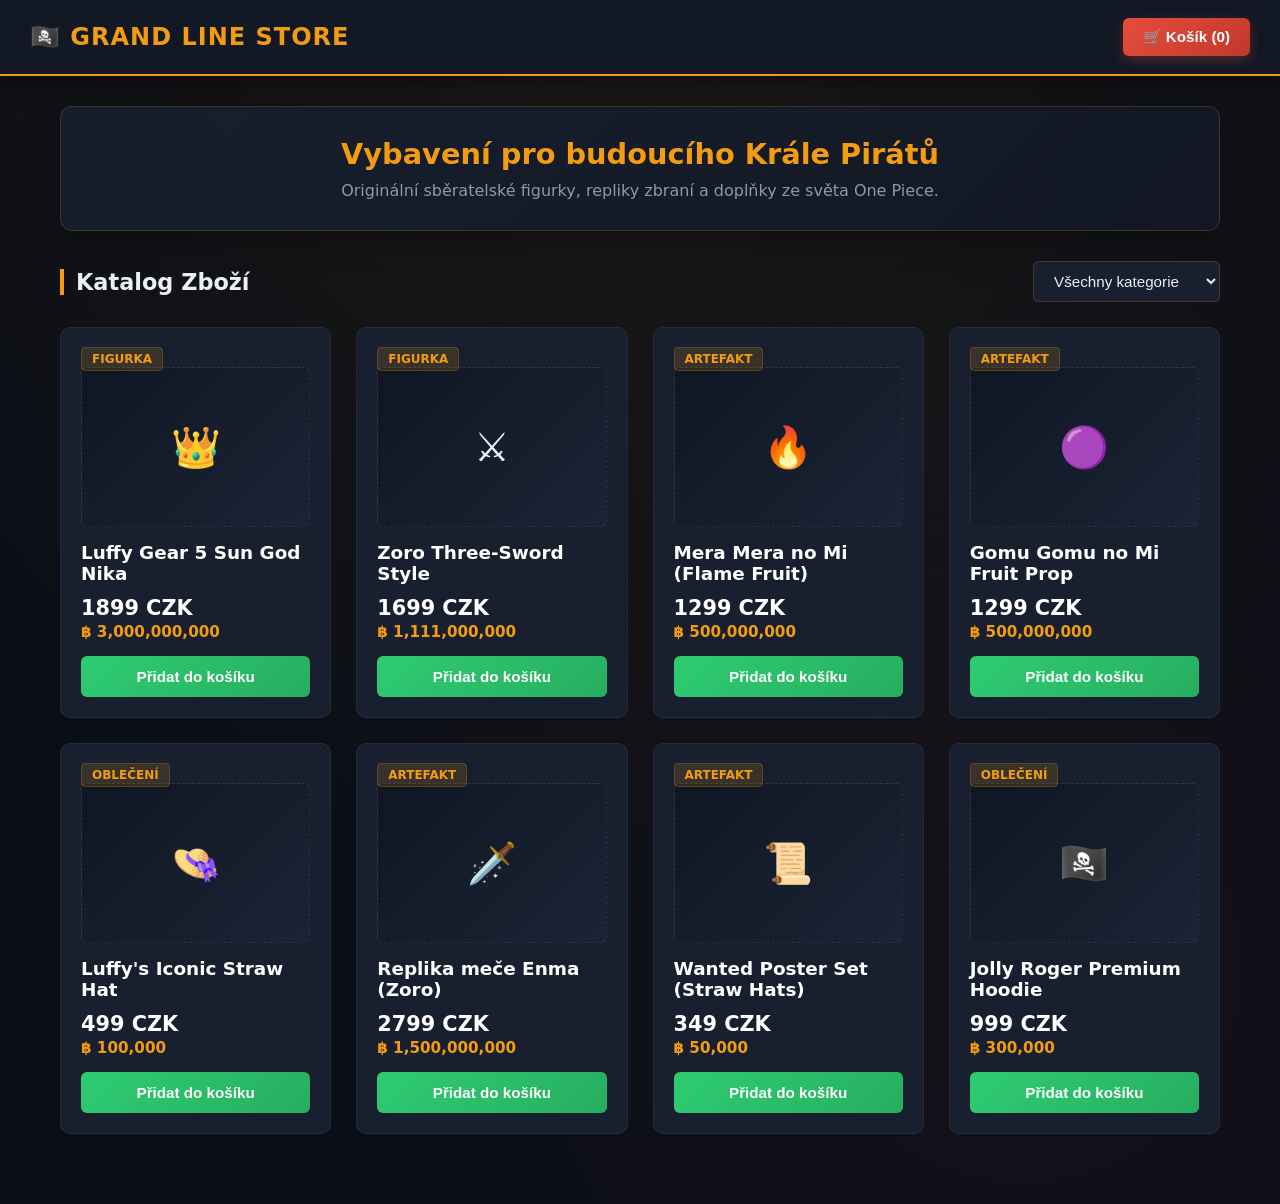
==== Roman_Shtefan/index.html @ b0a7f901 "Add files via upload" ====
<!DOCTYPE html>
<html lang="cs">
<head>
  <meta charset="UTF-8">
  <meta name="viewport" content="width=device-width, initial-scale=1.0">
  <title>Grand Line Emporium | One Piece Store</title>
  <style>
    :root {
      --bg-dark: #0a0e17;
      --bg-header: #121824;
      --bg-card: #182030;
      --bg-card-hover: #1f293d;
      --accent-gold: #f39c12;
      --accent-red: #e74c3c;
      --accent-green: #2ecc71;
      --text-light: #ecf0f1;
      --text-dim: #8a9ba8;
      --border-color: rgba(243, 156, 18, 0.2);
    }

    * { box-sizing: border-box; margin: 0; padding: 0; }

    body {
      font-family: 'Segoe UI', system-ui, -apple-system, sans-serif;
      background-color: var(--bg-dark);
      background-image: 
        radial-gradient(circle at 50% 0%, rgba(243, 156, 18, 0.08) 0%, transparent 70%),
        radial-gradient(circle at 80% 80%, rgba(231, 76, 60, 0.05) 0%, transparent 50%);
      color: var(--text-light);
      min-height: 100vh;
      padding-bottom: 40px;
    }

    /* Шапка сайта */
    header {
      background-color: var(--bg-header);
      border-bottom: 2px solid var(--accent-gold);
      padding: 18px 30px;
      display: flex;
      justify-content: space-between;
      align-items: center;
      box-shadow: 0 4px 20px rgba(0, 0, 0, 0.5);
      position: sticky;
      top: 0;
      z-index: 100;
    }

    .logo {
      font-size: 1.5rem;
      font-weight: 700;
      color: var(--accent-gold);
      letter-spacing: 1px;
      text-transform: uppercase;
    }

    .cart-btn {
      background: linear-gradient(135deg, var(--accent-red), #c0392b);
      color: white;
      border: none;
      padding: 10px 20px;
      font-weight: 600;
      font-size: 0.95rem;
      border-radius: 6px;
      cursor: pointer;
      transition: transform 0.2s, box-shadow 0.2s;
      box-shadow: 0 4px 12px rgba(231, 76, 60, 0.3);
    }

    .cart-btn:hover {
      transform: translateY(-2px);
      box-shadow: 0 6px 16px rgba(231, 76, 60, 0.5);
    }

    /* Основной контент */
    main {
      max-width: 1200px;
      margin: 30px auto;
      padding: 0 20px;
    }

    .hero-banner {
      background: linear-gradient(135deg, rgba(24, 32, 48, 0.9), rgba(18, 24, 36, 0.9));
      border: 1px solid var(--border-color);
      border-radius: 12px;
      padding: 30px;
      text-align: center;
      margin-bottom: 30px;
      box-shadow: 0 8px 32px rgba(0,0,0,0.3);
    }

    .hero-banner h2 {
      color: var(--accent-gold);
      font-size: 1.8rem;
      margin-bottom: 10px;
    }

    .hero-banner p {
      color: var(--text-dim);
      font-size: 1rem;
    }

    /* Фильтр и Заголовок */
    .controls {
      display: flex;
      justify-content: space-between;
      align-items: center;
      margin-bottom: 25px;
      flex-wrap: wrap;
      gap: 15px;
    }

    .controls h3 {
      font-size: 1.4rem;
      border-left: 4px solid var(--accent-gold);
      padding-left: 12px;
    }

    select {
      background-color: var(--bg-card);
      color: var(--text-light);
      border: 1px solid var(--border-color);
      padding: 10px 16px;
      border-radius: 6px;
      font-size: 0.95rem;
      outline: none;
      cursor: pointer;
      transition: border-color 0.2s;
    }

    select:focus {
      border-color: var(--accent-gold);
    }

    /* Сетка товаров */
    .grid {
      display: grid;
      grid-template-columns: repeat(auto-fill, minmax(260px, 1fr));
      gap: 25px;
    }

    /* Карточка товара */
    .card {
      background-color: var(--bg-card);
      border: 1px solid rgba(255, 255, 255, 0.05);
      border-radius: 10px;
      padding: 20px;
      display: flex;
      flex-direction: column;
      justify-content: space-between;
      transition: transform 0.25s, border-color 0.25s, box-shadow 0.25s;
    }

    .card:hover {
      transform: translateY(-6px);
      border-color: var(--accent-gold);
      box-shadow: 0 10px 25px rgba(0, 0, 0, 0.5), 0 0 15px rgba(243, 156, 18, 0.15);
      background-color: var(--bg-card-hover);
    }

    .badge {
      align-self: flex-start;
      background: rgba(243, 156, 18, 0.15);
      color: var(--accent-gold);
      border: 1px solid var(--border-color);
      font-size: 0.75rem;
      font-weight: 600;
      padding: 4px 10px;
      border-radius: 4px;
      margin-bottom: 12px;
      text-transform: uppercase;
    }

    .card-placeholder {
      height: 160px;
      background: linear-gradient(135deg, #101622, #1b2436);
      border-radius: 6px;
      display: flex;
      align-items: center;
      justify-content: center;
      font-size: 2.5rem;
      margin-bottom: 15px;
      border: 1px dashed rgba(255, 255, 255, 0.1);
    }

    .card h4 {
      font-size: 1.15rem;
      margin-bottom: 12px;
      color: #fff;
    }

    .prices {
      margin-bottom: 15px;
    }

    .price-czk {
      font-size: 1.3rem;
      font-weight: 700;
      color: #fff;
    }

    .price-belly {
      color: var(--accent-gold);
      font-weight: 600;
      font-size: 0.95rem;
      margin-top: 3px;
    }

    .buy-btn {
      background: linear-gradient(135deg, var(--accent-green), #27ae60);
      color: white;
      border: none;
      padding: 12px;
      border-radius: 6px;
      cursor: pointer;
      font-weight: 700;
      font-size: 0.95rem;
      width: 100%;
      transition: background 0.2s, transform 0.1s;
    }

    .buy-btn:hover {
      background: linear-gradient(135deg, #2ecc71, #219653);
      transform: scale(1.02);
    }

    /* Модальное окно корзины */
    .modal {
      display: none;
      position: fixed;
      top: 0; left: 0; width: 100%; height: 100%;
      background: rgba(0, 0, 0, 0.75);
      backdrop-filter: blur(4px);
      justify-content: center;
      align-items: center;
      z-index: 200;
    }

    .modal.active { display: flex; }

    .modal-content {
      background-color: var(--bg-card);
      border: 1px solid var(--accent-gold);
      border-radius: 12px;
      padding: 25px;
      width: 90%;
      max-width: 400px;
      box-shadow: 0 15px 40px rgba(0, 0, 0, 0.8);
    }

    .modal-content h3 {
      color: var(--accent-gold);
      border-bottom: 1px solid var(--border-color);
      padding-bottom: 12px;
      margin-bottom: 15px;
    }

    .cart-items-box {
      min-height: 80px;
      max-height: 200px;
      overflow-y: auto;
      margin-bottom: 15px;
    }

    .cart-item-line {
      display: flex;
      justify-content: space-between;
      padding: 8px 0;
      border-bottom: 1px solid rgba(255, 255, 255, 0.05);
      font-size: 0.95rem;
    }

    .total-box {
      font-size: 1.2rem;
      font-weight: 700;
      display: flex;
      justify-content: space-between;
      margin-bottom: 20px;
      color: #fff;
    }

    .close-btn {
      background: transparent;
      color: var(--text-dim);
      border: 1px solid var(--text-dim);
      padding: 10px;
      border-radius: 6px;
      cursor: pointer;
      width: 100%;
      margin-top: 8px;
      font-weight: 600;
    }

    .close-btn:hover {
      color: #fff;
      border-color: #fff;
    }
  </style>
</head>
<body>

  <header>
    <div class="logo">🏴‍☠️ Grand Line Store</div>
    <button class="cart-btn" onclick="toggleCart(true)">
      🛒 Košík (<span id="cartCount">0</span>)
    </button>
  </header>

  <main>
    <div class="hero-banner">
      <h2>Vybavení pro budoucího Krále Pirátů</h2>
      <p>Originální sběratelské figurky, repliky zbraní a doplňky ze světa One Piece.</p>
    </div>

    <div class="controls">
      <h3>Katalog Zboží</h3>
      <select id="categorySelect" onchange="filterProducts()">
        <option value="all">Všechny kategorie</option>
        <option value="figure">Figurky (Figures)</option>
        <option value="item">Artefakty a Repliky</option>
        <option value="apparel">Oblečení a Doplňky</option>
      </select>
    </div>

    <div id="products" class="grid"></div>
  </main>

  <!-- Модальное окно -->
  <div id="cartModal" class="modal">
    <div class="modal-content">
      <h3>Nákupní Košík</h3>
      <div id="cartItemsText" class="cart-items-box">
        <p style="color: var(--text-dim);">Košík je prázdný.</p>
      </div>
      <div class="total-box">
        <span>Celkem:</span>
        <span id="cartTotal" style="color: var(--accent-gold);">0 CZK</span>
      </div>
      <button class="buy-btn" onclick="checkout()">Dokončit objednávku</button>
      <button class="close-btn" onclick="toggleCart(false)">Zavřít</button>
    </div>
  </div>

  <script>
    const products = [
      { id: 1, category: "figure", icon: "👑", name: "Luffy Gear 5 Sun God Nika", price_czk: 1899, belly: 3000000000 },
      { id: 2, category: "figure", icon: "⚔️", name: "Zoro Three-Sword Style", price_czk: 1699, belly: 1111000000 },
      { id: 3, category: "item", icon: "🔥", name: "Mera Mera no Mi (Flame Fruit)", price_czk: 1299, belly: 500000000 },
      { id: 4, category: "item", icon: "🟣", name: "Gomu Gomu no Mi Fruit Prop", price_czk: 1299, belly: 500000000 },
      { id: 5, category: "apparel", icon: "👒", name: "Luffy's Iconic Straw Hat", price_czk: 499, belly: 100000 },
      { id: 6, category: "item", icon: "🗡️", name: "Replika meče Enma (Zoro)", price_czk: 2799, belly: 1500000000 },
      { id: 7, category: "item", icon: "📜", name: "Wanted Poster Set (Straw Hats)", price_czk: 349, belly: 50000 },
      { id: 8, category: "apparel", icon: "🏴‍☠️", name: "Jolly Roger Premium Hoodie", price_czk: 999, belly: 300000 }
    ];

    let cart = [];

    function renderProducts(items) {
      const container = document.getElementById('products');
      container.innerHTML = items.map(p => `
        <div class="card">
          <div>
            <span class="badge">${getCategoryName(p.category)}</span>
            <div class="card-placeholder">${p.icon}</div>
            <h4>${p.name}</h4>
          </div>
          <div>
            <div class="prices">
              <div class="price-czk">${p.price_czk} CZK</div>
              <div class="price-belly">฿ ${p.belly.toLocaleString()}</div>
            </div>
            <button class="buy-btn" onclick="addToCart(${p.id})">Přidat do košíku</button>
          </div>
        </div>
      `).join('');
    }

    function getCategoryName(cat) {
      if (cat === 'figure') return 'Figurka';
      if (cat === 'item') return 'Artefakt';
      return 'Oblečení';
    }

    function filterProducts() {
      const selected = document.getElementById('categorySelect').value;
      if (selected === 'all') {
        renderProducts(products);
      } else {
        renderProducts(products.filter(p => p.category === selected));
      }
    }

    function addToCart(id) {
      const prod = products.find(p => p.id === id);
      const exist = cart.find(item => item.id === id);
      if (exist) {
        exist.quantity++;
      } else {
        cart.push({ ...prod, quantity: 1 });
      }
      updateCart();
    }

    function updateCart() {
      const count = cart.reduce((sum, i) => sum + i.quantity, 0);
      document.getElementById('cartCount').innerText = count;

      const textEl = document.getElementById('cartItemsText');
      const totalEl = document.getElementById('cartTotal');

      if (cart.length === 0) {
        textEl.innerHTML = `<p style="color: var(--text-dim);">Košík je prázdný.</p>`;
        totalEl.innerText = "0 CZK";
        return;
      }

      let total = 0;
      textEl.innerHTML = cart.map(i => {
        total += i.price_czk * i.quantity;
        return `
          <div class="cart-item-line">
            <span>${i.name} (x${i.quantity})</span>
            <strong>${i.price_czk * i.quantity} CZK</strong>
          </div>
        `;
      }).join('');
      totalEl.innerText = `${total} CZK`;
    }

    function toggleCart(open) {
      const modal = document.getElementById('cartModal');
      if (open) modal.classList.add('active');
      else modal.classList.remove('active');
    }

    function checkout() {
      if (cart.length === 0) {
        alert("Košík je prázdný!");
        return;
      }
      alert("Děkujeme za objednávku! Objednávka byla úspěšně přijata.");
      cart = [];
      updateCart();
      toggleCart(false);
    }

    renderProducts(products);
  </script>
</body>
</html>
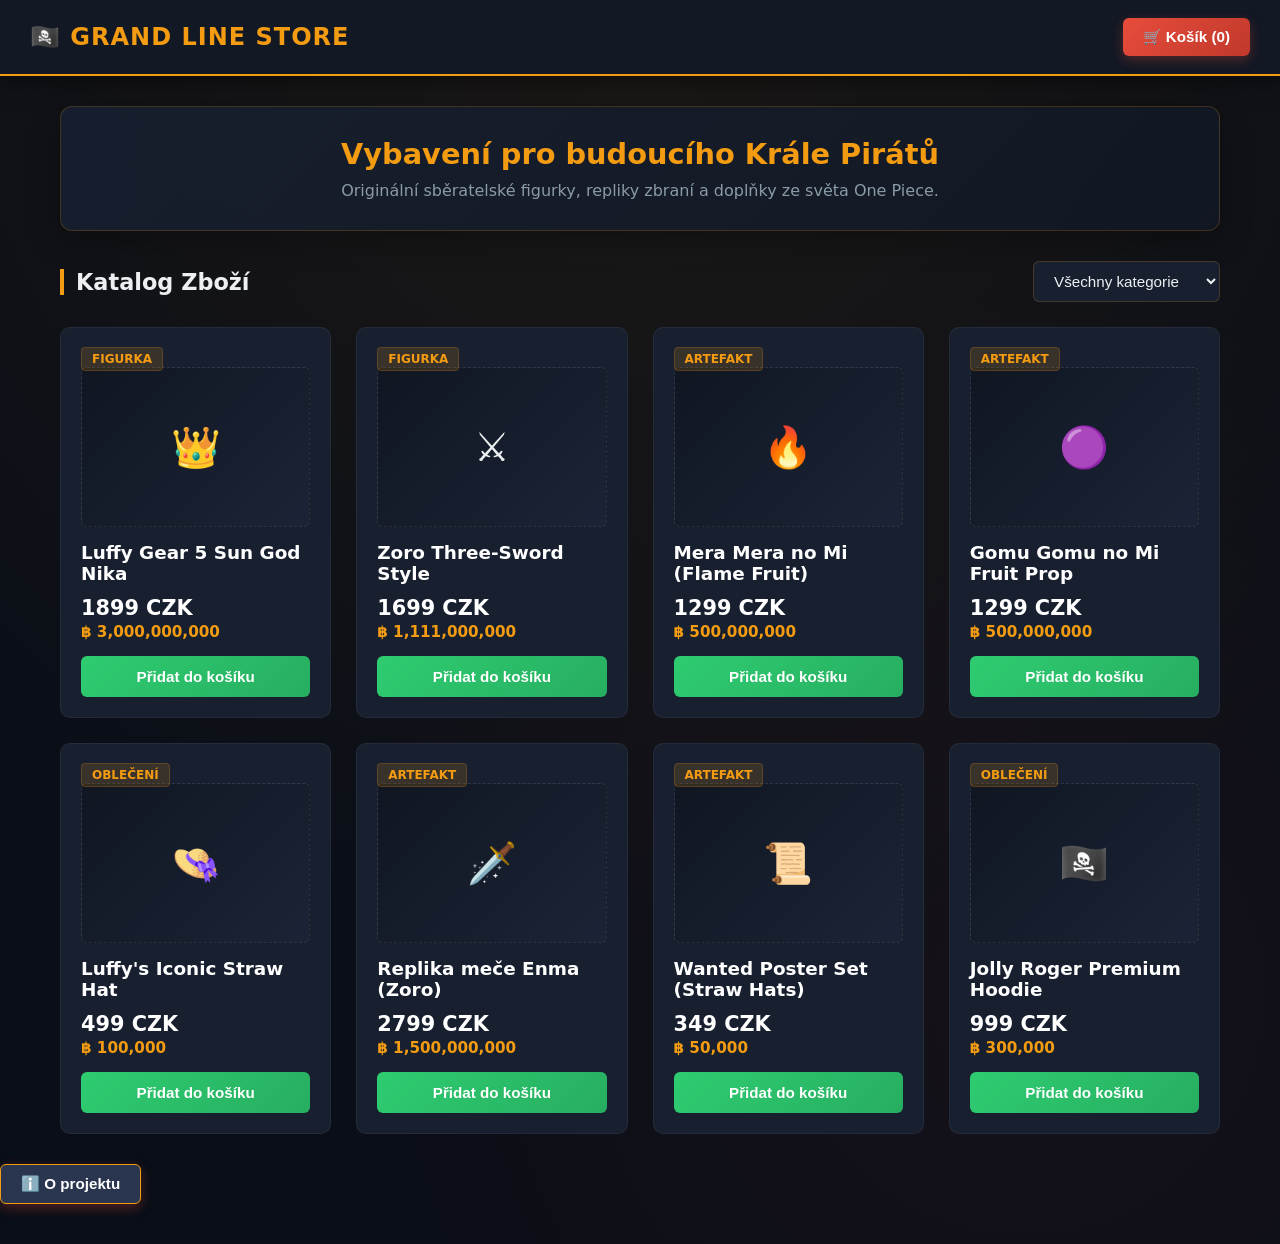
==== commit 79ee8924: "Add files via upload" ====
--- a/Roman_Shtefan/index.html
+++ b/Roman_Shtefan/index.html
@@ -31,7 +31,6 @@
       padding-bottom: 40px;
     }
 
-    /* Шапка сайта */
     header {
       background-color: var(--bg-header);
       border-bottom: 2px solid var(--accent-gold);
@@ -71,7 +70,6 @@
       box-shadow: 0 6px 16px rgba(231, 76, 60, 0.5);
     }
 
-    /* Основной контент */
     main {
       max-width: 1200px;
       margin: 30px auto;
@@ -99,7 +97,6 @@
       font-size: 1rem;
     }
 
-    /* Фильтр и Заголовок */
     .controls {
       display: flex;
       justify-content: space-between;
@@ -131,14 +128,12 @@
       border-color: var(--accent-gold);
     }
 
-    /* Сетка товаров */
     .grid {
       display: grid;
       grid-template-columns: repeat(auto-fill, minmax(260px, 1fr));
       gap: 25px;
     }
 
-    /* Карточка товара */
     .card {
       background-color: var(--bg-card);
       border: 1px solid rgba(255, 255, 255, 0.05);
@@ -223,7 +218,6 @@
       transform: scale(1.02);
     }
 
-    /* Модальное окно корзины */
     .modal {
       display: none;
       position: fixed;
@@ -324,7 +318,6 @@
     <div id="products" class="grid"></div>
   </main>
 
-  <!-- Модальное окно -->
   <div id="cartModal" class="modal">
     <div class="modal-content">
       <h3>Nákupní Košík</h3>
@@ -446,4 +439,49 @@
     renderProducts(products);
   </script>
 </body>
+</html>
+<button class="cart-btn" onclick="toggleAboutModal(true)" style="background: #2a364f; border: 1px solid var(--accent-gold);">
+  ℹ️ O projektu
+</button>
+<div id="aboutModal" class="modal">
+  <div class="modal-content" style="max-width: 500px;">
+    <h3 style="color: var(--accent-gold);">O maturitním projektu</h3>
+    <div style="font-size: 0.9rem; color: var(--text-dim); line-height: 1.6; margin-bottom: 20px;">
+      <p><strong>Název projektu:</strong> Grand Line Emporium (One Piece E-shop)</p>
+      <p><strong>Autor:</strong> Roman Shtefan (Třída EP4)</p>
+      <p><strong>Škola:</strong> SPŠ (Maturitní projekt – Varianta B)</p>
+      <p style="margin-top: 10px;"><strong>Popis:</strong> Webová aplikace simulující internetový obchod se sběratelskými předměty. Obsahuje katalog, filtrování, živé vyhledávání, interaktivní nákupní košík s persistencí dat (localStorage) a podporuje duální měnu (CZK / Belly ฿).</p>
+      <p style="margin-top: 10px;"><strong>Databáze:</strong> Navržena relační struktura (7 tabulek, vazby 1:N a M:N, splňuje normální formu BCNF).</p>
+    </div>
+    <button class="close-btn" onclick="toggleAboutModal(false)">Zavřít</button>
+  </div>
+</div>
+  <div id="aboutModal" class="modal">
+    <div class="modal-content" style="max-width: 500px;">
+      <h3 style="color: var(--accent-gold);">O maturitním projektu</h3>
+      <div style="font-size: 0.9rem; color: var(--text-dim); line-height: 1.6; margin-bottom: 20px;">
+        <p><strong>Název projektu:</strong> Grand Line Emporium (One Piece E-shop)</p>
+        <p><strong>Autor:</strong> Roman Shtefan (Třída EP4)</p>
+        <p><strong>Škola:</strong> SPŠ (Maturitní projekt – Varianta B)</p>
+        <p style="margin-top: 10px;"><strong>Popis:</strong> Webová aplikace simulující internetový obchod se sběratelskými předměty.</p>
+      </div>
+      <button class="close-btn" onclick="toggleAboutModal(false)">Zavřít</button>
+    </div>
+  </div>
+
+  <script>
+    
+    
+
+    function toggleAboutModal(open) {
+      const modal = document.getElementById('aboutModal');
+      if (open) modal.classList.add('active');
+      else modal.classList.remove('active');
+    }
+
+    
+    renderProducts(products);
+    updateCartUI();
+  </script>
+</body>
 </html>
